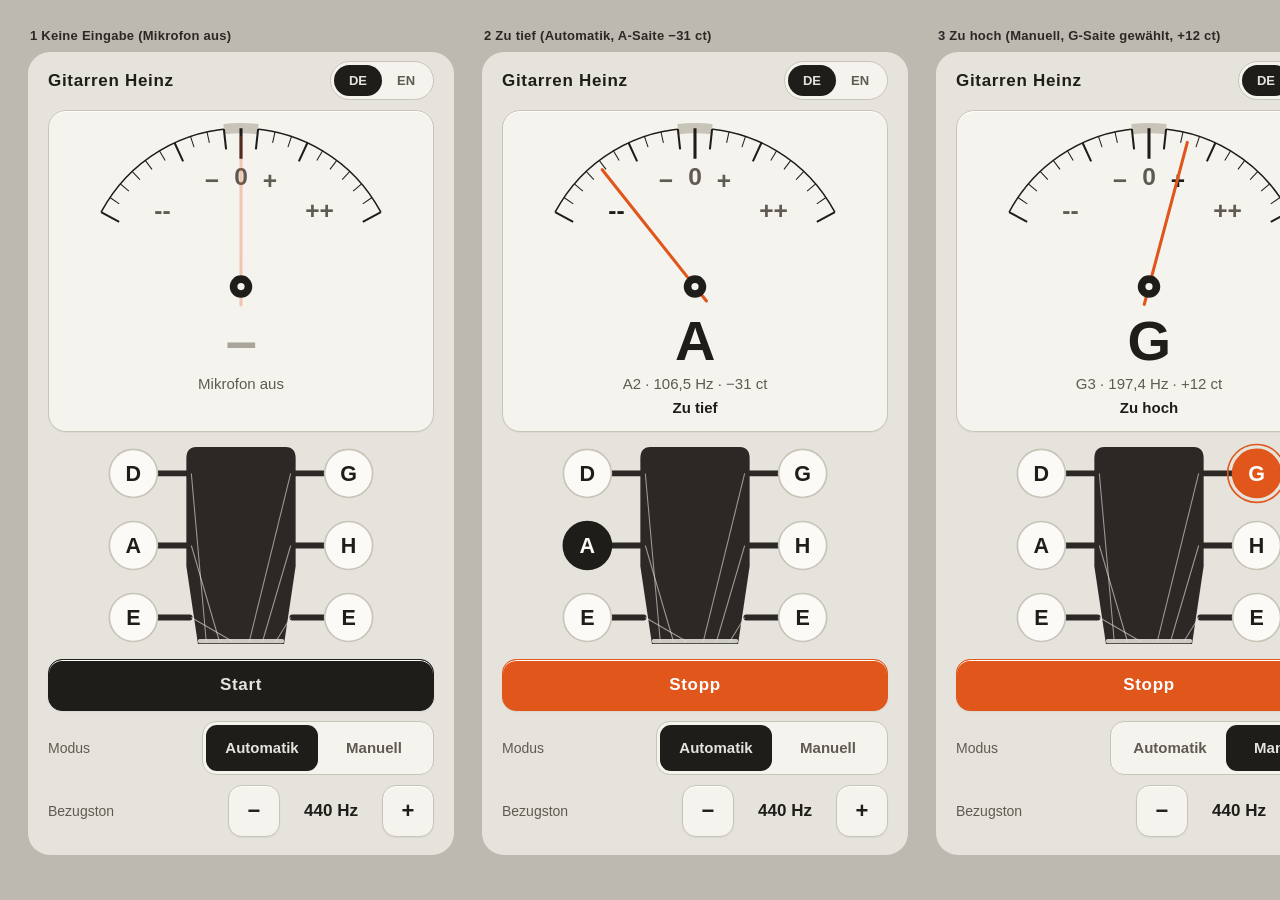
==== docs/design/vorschlag.html @ 32cbe1a4 "Design: Vorschlag Anzeige (Skizze, vier Zustände) Co-Authored-By: Claude Sonnet 5.5 <noreply@anthrop" ====
<!doctype html>
<html lang="de">
<head>
<meta charset="utf-8">
<meta name="viewport" content="width=device-width, initial-scale=1">
<title>Gitarren Heinz – Designvorschlag (Skizze)</title>
<style>
/* Skizze des Strangs GitarrenHeinz-Design. Eigenständig, offline, keine externen Ressourcen.
   Nicht Teil der App. Zeigt vier Zustände im Hochformat 426 x 803 px. */
:root {
  --bg: #e6e3dc;       /* warmes Hellgrau, Gerätegehäuse */
  --face: #f5f3ed;     /* Skalenfläche */
  --ink: #1f1d1a;      /* Schwarz der Beschriftung */
  --sub: #5f5a52;      /* Nebentext, Kontrast >= 4.5:1 auf --bg */
  --line: #c9c4b8;
  --acc: #e0561b;      /* Braun-Orange: Nadel, Auswahl */
  --ok: #2f7d45;       /* Grün: gestimmt */
  --peg: #fbfaf6;
  --head: #2b2825;     /* Kopfplatte */
  --font: "Helvetica Neue", Helvetica, Arial, Roboto, system-ui, sans-serif;
}
* { box-sizing: border-box; }
body { margin: 0; background: #bdb9b0; font-family: var(--font); color: var(--ink); }
.sheet { display: flex; gap: 28px; padding: 28px; width: max-content; }
.cap { font: 600 13px/1.2 var(--font); color: #2b2825; margin: 0 0 8px 2px; letter-spacing: .02em; }
.phone { width: 426px; height: 803px; background: var(--bg); border-radius: 22px; overflow: hidden;
  display: flex; flex-direction: column; padding: 0 20px 18px; position: relative; }
.bar { display: flex; align-items: center; justify-content: space-between; height: 58px; flex: none; }
.bar h1 { margin: 0; font-size: 17px; font-weight: 700; letter-spacing: .04em; text-transform: none; }
.lang { display: flex; border: 1px solid var(--line); border-radius: 99px; padding: 3px; background: var(--face); }
.lang span { padding: 8px 12px; min-width: 48px; text-align: center; border-radius: 99px; font-size: 13px; font-weight: 700; color: var(--sub); }
.lang span.on { background: var(--ink); color: var(--bg); }

.dial { flex: none; background: var(--face); border: 1px solid var(--line); border-radius: 18px; padding: 10px 8px 0; position: relative;
  box-shadow: inset 0 1px 0 #fff, 0 1px 0 rgba(0,0,0,.04); }
.dial svg { display: block; width: 100%; height: auto; }
.needle { transform-origin: 180px 196px; transition: transform .35s cubic-bezier(.3,1.25,.5,1); }
.needle.idle { opacity: .28; }
.zl { font: 700 24px var(--font); fill: var(--sub); text-anchor: middle; }
.zl.hit { fill: var(--ink); }
.zl.ok { fill: var(--ok); }
.readout { text-align: center; padding: 6px 0 10px; }
.big { font-size: 56px; line-height: 1; font-weight: 700; letter-spacing: -.01em; min-height: 56px; }
.big.dim { color: #aaa59a; }
.small { margin-top: 6px; font-size: 15px; color: var(--sub); font-variant-numeric: tabular-nums; min-height: 20px; }
.state { margin-top: 4px; font-size: 15px; font-weight: 700; min-height: 22px; }
.state.ok { color: var(--ok); }

.head { flex: 1; min-height: 150px; margin-top: 10px; }
.head svg { width: 100%; height: 100%; display: block; }
.peg circle.k { fill: var(--peg); stroke: var(--line); stroke-width: 2; }
.peg text { font: 700 26px var(--font); text-anchor: middle; dominant-baseline: central; fill: var(--ink); }
.peg.target circle.k { fill: var(--ink); stroke: var(--ink); }
.peg.target text { fill: var(--peg); }
.peg.sel circle.k { fill: var(--acc); stroke: var(--acc); }
.peg.sel text { fill: #fff; }
.peg.sel circle.ring { stroke: var(--acc); }
.peg circle.ring { fill: none; stroke: transparent; stroke-width: 2; }
.peg.off { opacity: .85; }

.ctl { flex: none; display: flex; flex-direction: column; gap: 10px; margin-top: 10px; }
.row { display: flex; align-items: center; justify-content: space-between; gap: 10px; }
.lbl { font-size: 14px; color: var(--sub); }
.btn { min-height: 52px; border-radius: 14px; border: 1px solid var(--line); background: var(--face); font: 600 16px var(--font); color: var(--ink); padding: 0 18px;
  box-shadow: 0 1px 0 #fff inset, 0 1px 2px rgba(0,0,0,.06); display: flex; align-items: center; justify-content: center; }
.btn.go { width: 100%; background: var(--ink); border-color: var(--ink); color: var(--bg); font-size: 17px; letter-spacing: .04em; }
.btn.go.on { background: var(--acc); border-color: var(--acc); color: #fff; }
.seg { display: flex; gap: 0; border: 1px solid var(--line); border-radius: 14px; background: var(--face); padding: 3px; }
.seg span { min-height: 46px; min-width: 112px; display: flex; align-items: center; justify-content: center; border-radius: 11px; font: 600 15px var(--font); color: var(--sub); }
.seg span.on { background: var(--ink); color: var(--bg); }
.step { display: flex; align-items: center; gap: 8px; }
.step .btn { min-width: 52px; padding: 0; font-size: 22px; }
.step output { min-width: 86px; text-align: center; font: 600 17px var(--font); font-variant-numeric: tabular-nums; }
.hint { font-size: 13px; color: var(--sub); text-align: center; margin: 0 20px; position: absolute; left: 0; right: 0; bottom: 6px; display: none; }
.demo { margin: 0 0 0 4px; font: 13px var(--font); color: #2b2825; width: 426px; }
.demo input { width: 100%; }
</style>
</head>
<body>
<div class="sheet" id="sheet"></div>
<script>
(function () {
  'use strict';
  // Vorläufige Schwellen in Cent (Vorschlag liegt beim Strang Audio): 0 bis ±5, - / + bis ±20, -- / ++ darüber.
  var Z0 = 5, Z1 = 20, MAXC = 50, MAXA = 62, R = 155;
  var LAB = { de: ['E', 'A', 'D', 'G', 'H', 'E'], en: ['E', 'A', 'D', 'G', 'B', 'E'] };
  // Kopfplatte: links von der Spitze nach unten D A E, rechts G H E (Daten: headstock in gitarre-klassisch.json)
  var LEFT = [['D', 'd3'], ['A', 'a2'], ['E', 'e2']];
  var RIGHT = [['G', 'g3'], ['H', 'b3'], ['E', 'e4']];

  function ang(c) { var v = Math.max(-MAXC, Math.min(MAXC, c)); return v / MAXC * MAXA; }
  function pt(r, a) { var t = a * Math.PI / 180; return [180 + r * Math.sin(t), 196 - r * Math.cos(t)]; }
  function zone(c) { var a = Math.abs(c); return a <= Z0 ? 0 : (a <= Z1 ? 1 : 2) * (c < 0 ? -1 : 1); }

  function dialSVG(s) {
    var o = '<svg viewBox="0 34 360 182" role="img" aria-label="Skala">';
    // Skalenbogen
    var a0 = pt(R, -MAXA), a1 = pt(R, MAXA);
    o += '<path d="M' + a0[0] + ' ' + a0[1] + ' A' + R + ' ' + R + ' 0 0 1 ' + a1[0] + ' ' + a1[1] + '" fill="none" stroke="#1f1d1a" stroke-width="1.5"/>';
    // Zone 0 als Band
    var z0 = pt(R, -ang(Z0)), z1 = pt(R, ang(Z0));
    var okc = s.zone === 0 && s.cents !== null;
    o += '<path d="M' + z0[0] + ' ' + z0[1] + ' A' + R + ' ' + R + ' 0 0 1 ' + z1[0] + ' ' + z1[1] + '" fill="none" stroke="' + (okc ? '#2f7d45' : '#c9c4b8') + '" stroke-width="10"/>';
    // Striche
    for (var c = -MAXC; c <= MAXC; c += 5) {
      var major = (c === 0 || Math.abs(c) === Z0 || Math.abs(c) === Z1 || Math.abs(c) === MAXC);
      var len = c === 0 ? 30 : (major ? 20 : 11);
      var p = pt(R, ang(c)), q = pt(R - len, ang(c));
      o += '<line x1="' + p[0] + '" y1="' + p[1] + '" x2="' + q[0] + '" y2="' + q[1] + '" stroke="#1f1d1a" stroke-width="' + (c === 0 ? 3 : (major ? 2 : 1)) + '"/>';
    }
    // Zonenbeschriftung  --  -  0  +  ++
    var zs = [['--', -37.5, -2], ['−', -12.5, -1], ['0', 0, 0], ['+', 12.5, 1], ['++', 37.5, 2]];
    zs.forEach(function (z) {
      var p = pt(106, ang(z[1])); var hit = s.cents !== null && s.zone === z[2];
      o += '<text class="zl' + (hit ? (z[2] === 0 ? ' ok' : ' hit') : '') + '" x="' + p[0] + '" y="' + (p[1] + 7) + '">' + z[0] + '</text>';
    });
    // Nadel
    var rot = s.cents === null ? 0 : ang(s.cents);
    o += '<g class="needle' + (s.cents === null ? ' idle' : '') + '" style="transform:rotate(' + rot + 'deg)">' +
      '<line x1="180" y1="196" x2="180" y2="50" stroke="#e0561b" stroke-width="3" stroke-linecap="round"/>' +
      '<line x1="180" y1="196" x2="180" y2="214" stroke="#e0561b" stroke-width="3" stroke-linecap="round"/></g>';
    o += '<circle cx="180" cy="196" r="11" fill="#1f1d1a"/><circle cx="180" cy="196" r="3.5" fill="#f5f3ed"/>';
    return o + '</svg>';
  }

  function pegG(label, id, x, y, s) {
    var cls = 'peg';
    if (s.mode === 'manual' && s.selected === id) cls += ' sel';
    else if (s.mode === 'auto' && s.target === id) cls += ' target';
    return '<g class="' + cls + '" data-id="' + id + '"><circle class="ring" cx="' + x + '" cy="' + y + '" r="35"/>' +
      '<circle class="k" cx="' + x + '" cy="' + y + '" r="29"/><text x="' + x + '" y="' + (y + 1) + '">' + label + '</text></g>';
  }
  function headSVG(s) {
    var o = '<svg viewBox="0 0 360 250" preserveAspectRatio="xMidYMid meet" role="group" aria-label="Kopfplatte">';
    var ys = [38, 125, 212], lx = 50, rx = 310;
    // Wellen der Mechaniken
    ys.forEach(function (y) {
      o += '<line x1="' + lx + '" y1="' + y + '" x2="118" y2="' + y + '" stroke="#2b2825" stroke-width="7" stroke-linecap="round"/>';
      o += '<line x1="' + rx + '" y1="' + y + '" x2="242" y2="' + y + '" stroke="#2b2825" stroke-width="7" stroke-linecap="round"/>';
    });
    // Kopfplatte (Silhouette) und Sattel
    o += '<path d="M126 6 H234 Q246 6 246 20 V150 L232 244 H128 L114 150 V20 Q114 6 126 6 Z" fill="#2b2825"/>';
    o += '<rect x="128" y="238" width="104" height="5" rx="2" fill="#f5f3ed" opacity=".8"/>';
    // Saiten zum Sattel
    var nutL = [138, 154, 170], nutR = [190, 206, 222];
    LEFT.forEach(function (p, i) { o += '<line x1="' + 120 + '" y1="' + ys[i] + '" x2="' + nutL[i] + '" y2="241" stroke="#e8e5de" stroke-width="1.3" opacity=".6"/>'; });
    RIGHT.forEach(function (p, i) { o += '<line x1="' + 240 + '" y1="' + ys[i] + '" x2="' + nutR[i] + '" y2="241" stroke="#e8e5de" stroke-width="1.3" opacity=".6"/>'; });
    LEFT.forEach(function (p, i) { o += pegG(p[0], p[1], lx, ys[i], s); });
    RIGHT.forEach(function (p, i) { o += pegG(p[0], p[1], rx, ys[i], s); });
    return o + '</svg>';
  }

  function phone(title, s) {
    var read = '', small = '', st = '', stc = '';
    if (!s.running) { read = '<div class="big dim">–</div>'; small = 'Mikrofon aus'; }
    else if (s.cents === null) { read = '<div class="big dim">–</div>'; small = 'Saite anschlagen'; }
    else {
      read = '<div class="big">' + s.note[0] + '</div>';
      small = s.note + ' · ' + s.hz.toFixed(1).replace('.', ',') + ' Hz · ' + (s.cents > 0 ? '+' : (s.cents < 0 ? '−' : '')) + Math.abs(Math.round(s.cents)) + ' ct';
      if (s.zone === 0) { st = 'Gestimmt'; stc = ' ok'; } else st = s.cents < 0 ? 'Zu tief' : 'Zu hoch';
    }
    var h = '<div><p class="cap">' + title + '</p><div class="phone">' +
      '<div class="bar"><h1>Gitarren Heinz</h1><div class="lang"><span class="on">DE</span><span>EN</span></div></div>' +
      '<div class="dial">' + dialSVG(s) + '<div class="readout">' + read + '<div class="small">' + small + '</div><div class="state' + stc + '">' + st + '</div></div></div>' +
      '<div class="head">' + headSVG(s) + '</div>' +
      '<div class="ctl">' +
      '<div class="btn go' + (s.running ? ' on' : '') + '">' + (s.running ? 'Stopp' : 'Start') + '</div>' +
      '<div class="row"><span class="lbl">Modus</span><div class="seg"><span class="' + (s.mode === 'auto' ? 'on' : '') + '">Automatik</span><span class="' + (s.mode === 'manual' ? 'on' : '') + '">Manuell</span></div></div>' +
      '<div class="row"><span class="lbl">Bezugston</span><div class="step"><div class="btn">−</div><output>440 Hz</output><div class="btn">+</div></div></div>' +
      '</div></div></div>';
    return h;
  }

  function mk(cents, note, hz, target, mode, selected, running) {
    return { cents: cents, note: note, hz: hz, target: target, mode: mode, selected: selected, running: running, zone: cents === null ? null : zone(cents) };
  }
  var states = [
    ['1  Keine Eingabe (Mikrofon aus)', mk(null, '', 0, null, 'auto', null, false)],
    ['2  Zu tief (Automatik, A-Saite −31 ct)', mk(-31, 'A2', 106.5, 'a2', 'auto', null, true)],
    ['3  Zu hoch (Manuell, G-Saite gewählt, +12 ct)', mk(12, 'G3', 197.4, 'g3', 'manual', 'g3', true)],
    ['4  Gestimmt (Automatik, tiefe E-Saite +2 ct)', mk(2, 'E2', 82.5, 'e2', 'auto', null, true)]
  ];
  var sheet = document.getElementById('sheet');
  sheet.innerHTML = states.map(function (x) { return phone(x[0], x[1]); }).join('');
})();
</script>
</body>
</html>
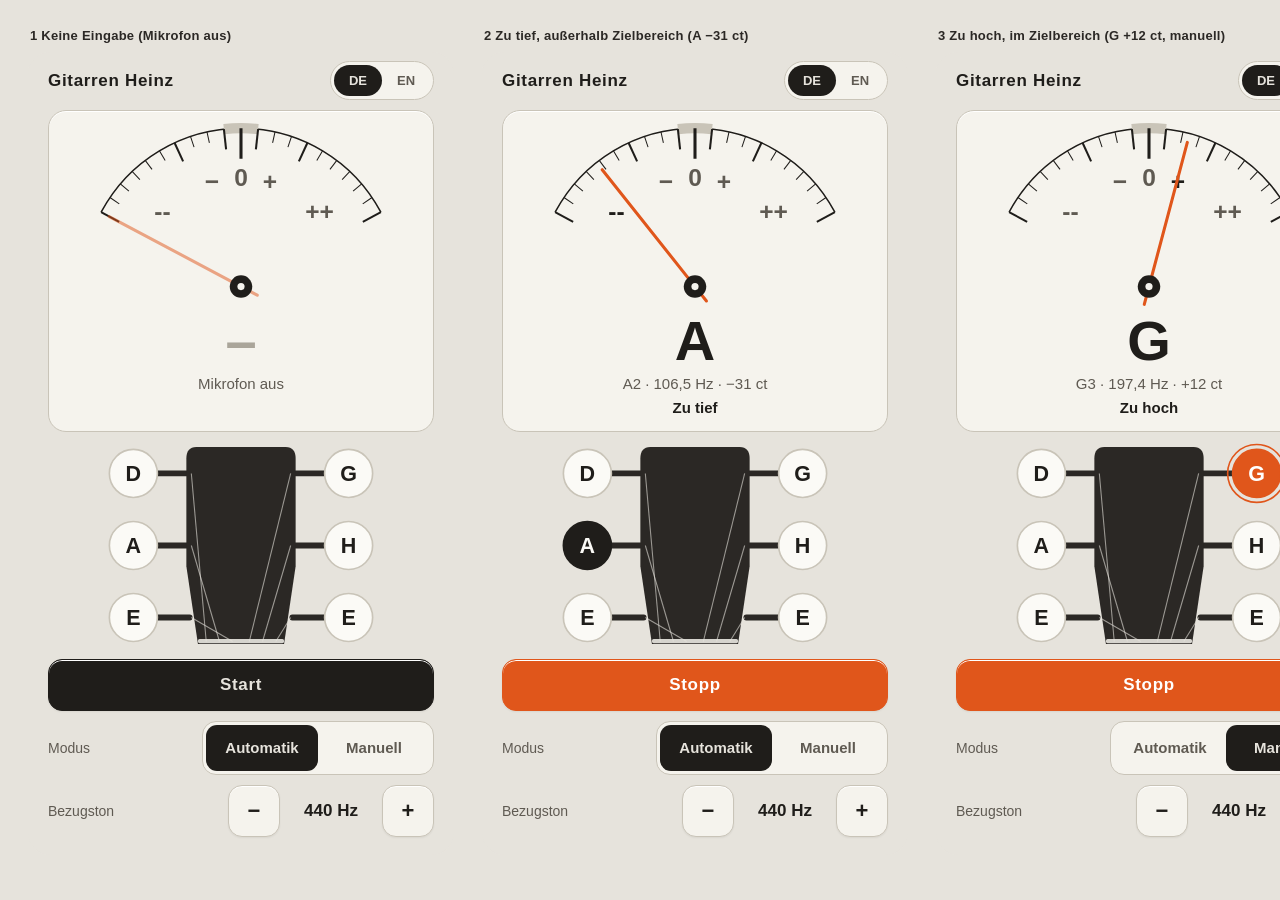
==== commit 7043073a: "Design: Hell angenommen (Nadel links), warme Fassung mit Nussbaum, VU-Skala, LED, Rackschrift Co-Aut" ====
--- a/docs/design/vorschlag.html
+++ b/docs/design/vorschlag.html
@@ -6,74 +6,118 @@
 <title>Gitarren Heinz – Designvorschlag (Skizze)</title>
 <style>
 /* Skizze des Strangs GitarrenHeinz-Design. Eigenständig, offline, keine externen Ressourcen.
-   Nicht Teil der App. Zeigt vier Zustände im Hochformat 426 x 803 px. */
-:root {
-  --bg: #e6e3dc;       /* warmes Hellgrau, Gerätegehäuse */
-  --face: #f5f3ed;     /* Skalenfläche */
-  --ink: #1f1d1a;      /* Schwarz der Beschriftung */
-  --sub: #5f5a52;      /* Nebentext, Kontrast >= 4.5:1 auf --bg */
-  --line: #c9c4b8;
-  --acc: #e0561b;      /* Braun-Orange: Nadel, Auswahl */
-  --ok: #2f7d45;       /* Grün: gestimmt */
-  --peg: #fbfaf6;
-  --head: #2b2825;     /* Kopfplatte */
-  --font: "Helvetica Neue", Helvetica, Arial, Roboto, system-ui, sans-serif;
-}
+   Nicht Teil der App. Zwei Fassungen: vorschlag.html (hell) und vorschlag.html#warm (Nussbaum, VU-Skala, LED).
+   Vier Zustände im Hochformat 426 x 803 px. */
+@font-face { font-family: "Archivo Narrow"; font-weight: 600; src: url(fonts/archivo-narrow-latin-600-normal.woff2) format("woff2"); }
+@font-face { font-family: "Archivo Narrow"; font-weight: 700; src: url(fonts/archivo-narrow-latin-700-normal.woff2) format("woff2"); }
 * { box-sizing: border-box; }
-body { margin: 0; background: #bdb9b0; font-family: var(--font); color: var(--ink); }
+body { margin: 0; background: #bdb9b0; font-family: "Helvetica Neue", Helvetica, Arial, Roboto, system-ui, sans-serif; color: #1f1d1a; }
+body.warm { background: #2a1d14; }
 .sheet { display: flex; gap: 28px; padding: 28px; width: max-content; }
-.cap { font: 600 13px/1.2 var(--font); color: #2b2825; margin: 0 0 8px 2px; letter-spacing: .02em; }
-.phone { width: 426px; height: 803px; background: var(--bg); border-radius: 22px; overflow: hidden;
-  display: flex; flex-direction: column; padding: 0 20px 18px; position: relative; }
-.bar { display: flex; align-items: center; justify-content: space-between; height: 58px; flex: none; }
-.bar h1 { margin: 0; font-size: 17px; font-weight: 700; letter-spacing: .04em; text-transform: none; }
-.lang { display: flex; border: 1px solid var(--line); border-radius: 99px; padding: 3px; background: var(--face); }
-.lang span { padding: 8px 12px; min-width: 48px; text-align: center; border-radius: 99px; font-size: 13px; font-weight: 700; color: var(--sub); }
-.lang span.on { background: var(--ink); color: var(--bg); }
-
-.dial { flex: none; background: var(--face); border: 1px solid var(--line); border-radius: 18px; padding: 10px 8px 0; position: relative;
-  box-shadow: inset 0 1px 0 #fff, 0 1px 0 rgba(0,0,0,.04); }
+.cap { font: 600 13px/1.2 Arial, sans-serif; color: #2b2825; margin: 0 0 8px 2px; letter-spacing: .02em; }
+body.warm .cap { color: #e9d9b6; }
+
+/* ---------- gemeinsam ---------- */
+.phone { width: 426px; height: 803px; border-radius: 22px; overflow: hidden; display: flex; flex-direction: column; padding: 0 20px 18px; position: relative; }
+.bar { display: flex; align-items: center; justify-content: space-between; height: 58px; flex: none; position: relative; }
+.bar h1 { margin: 0; font-size: 17px; font-weight: 700; letter-spacing: .04em; }
+.lang { display: flex; padding: 3px; border-radius: 99px; }
+.lang span { padding: 8px 12px; min-width: 48px; text-align: center; border-radius: 99px; font-size: 13px; font-weight: 700; }
+.dial { flex: none; position: relative; }
 .dial svg { display: block; width: 100%; height: auto; }
 .needle { transform-origin: 180px 196px; transition: transform .35s cubic-bezier(.3,1.25,.5,1); }
-.needle.idle { opacity: .28; }
-.zl { font: 700 24px var(--font); fill: var(--sub); text-anchor: middle; }
-.zl.hit { fill: var(--ink); }
-.zl.ok { fill: var(--ok); }
-.readout { text-align: center; padding: 6px 0 10px; }
-.big { font-size: 56px; line-height: 1; font-weight: 700; letter-spacing: -.01em; min-height: 56px; }
-.big.dim { color: #aaa59a; }
-.small { margin-top: 6px; font-size: 15px; color: var(--sub); font-variant-numeric: tabular-nums; min-height: 20px; }
+.zl { font-size: 24px; font-weight: 700; text-anchor: middle; }
+.readout { text-align: center; }
+.big { font-size: 56px; line-height: 1; font-weight: 700; min-height: 56px; }
+.small { margin-top: 6px; font-size: 15px; font-variant-numeric: tabular-nums; min-height: 20px; }
 .state { margin-top: 4px; font-size: 15px; font-weight: 700; min-height: 22px; }
-.state.ok { color: var(--ok); }
-
 .head { flex: 1; min-height: 150px; margin-top: 10px; }
 .head svg { width: 100%; height: 100%; display: block; }
-.peg circle.k { fill: var(--peg); stroke: var(--line); stroke-width: 2; }
-.peg text { font: 700 26px var(--font); text-anchor: middle; dominant-baseline: central; fill: var(--ink); }
-.peg.target circle.k { fill: var(--ink); stroke: var(--ink); }
-.peg.target text { fill: var(--peg); }
-.peg.sel circle.k { fill: var(--acc); stroke: var(--acc); }
-.peg.sel text { fill: #fff; }
-.peg.sel circle.ring { stroke: var(--acc); }
+.peg text { font-size: 26px; font-weight: 700; text-anchor: middle; dominant-baseline: central; }
 .peg circle.ring { fill: none; stroke: transparent; stroke-width: 2; }
-.peg.off { opacity: .85; }
-
 .ctl { flex: none; display: flex; flex-direction: column; gap: 10px; margin-top: 10px; }
 .row { display: flex; align-items: center; justify-content: space-between; gap: 10px; }
-.lbl { font-size: 14px; color: var(--sub); }
-.btn { min-height: 52px; border-radius: 14px; border: 1px solid var(--line); background: var(--face); font: 600 16px var(--font); color: var(--ink); padding: 0 18px;
-  box-shadow: 0 1px 0 #fff inset, 0 1px 2px rgba(0,0,0,.06); display: flex; align-items: center; justify-content: center; }
-.btn.go { width: 100%; background: var(--ink); border-color: var(--ink); color: var(--bg); font-size: 17px; letter-spacing: .04em; }
-.btn.go.on { background: var(--acc); border-color: var(--acc); color: #fff; }
-.seg { display: flex; gap: 0; border: 1px solid var(--line); border-radius: 14px; background: var(--face); padding: 3px; }
-.seg span { min-height: 46px; min-width: 112px; display: flex; align-items: center; justify-content: center; border-radius: 11px; font: 600 15px var(--font); color: var(--sub); }
-.seg span.on { background: var(--ink); color: var(--bg); }
+.btn { min-height: 52px; border-radius: 14px; font-size: 16px; font-weight: 600; padding: 0 18px; display: flex; align-items: center; justify-content: center; }
+.seg { display: flex; padding: 3px; border-radius: 14px; }
+.seg span { min-height: 46px; min-width: 112px; display: flex; align-items: center; justify-content: center; border-radius: 11px; font-size: 15px; font-weight: 600; }
 .step { display: flex; align-items: center; gap: 8px; }
 .step .btn { min-width: 52px; padding: 0; font-size: 22px; }
-.step output { min-width: 86px; text-align: center; font: 600 17px var(--font); font-variant-numeric: tabular-nums; }
-.hint { font-size: 13px; color: var(--sub); text-align: center; margin: 0 20px; position: absolute; left: 0; right: 0; bottom: 6px; display: none; }
-.demo { margin: 0 0 0 4px; font: 13px var(--font); color: #2b2825; width: 426px; }
-.demo input { width: 100%; }
+.step output { min-width: 86px; text-align: center; font-size: 17px; font-weight: 600; font-variant-numeric: tabular-nums; }
+.led { display: none; }
+
+/* ---------- Fassung hell (angenommener Stil) ---------- */
+.hell { background: #e6e3dc; }
+.hell .bar h1 { color: #1f1d1a; }
+.hell .lang { border: 1px solid #c9c4b8; background: #f5f3ed; }
+.hell .lang span { color: #5f5a52; } .hell .lang span.on { background: #1f1d1a; color: #e6e3dc; }
+.hell .dial { background: #f5f3ed; border: 1px solid #c9c4b8; border-radius: 18px; padding: 10px 8px 0; box-shadow: inset 0 1px 0 #fff; }
+.hell .tick { stroke: #1f1d1a; } .hell .arc { stroke: #1f1d1a; fill: none; }
+.hell .zl { fill: #5f5a52; } .hell .zl.hit { fill: #1f1d1a; } .hell .zl.ok { fill: #2f7d45; }
+.hell .needle { stroke: #e0561b; } .hell .needle.idle { opacity: .5; }
+.hell .hub { fill: #1f1d1a; } .hell .hubdot { fill: #f5f3ed; }
+.hell .readout { padding: 6px 0 10px; }
+.hell .big.dim { color: #aaa59a; } .hell .small { color: #5f5a52; } .hell .state.ok { color: #2f7d45; }
+.hell .peg circle.k { fill: #fbfaf6; stroke: #c9c4b8; stroke-width: 2; } .hell .peg text { fill: #1f1d1a; }
+.hell .peg.target circle.k { fill: #1f1d1a; stroke: #1f1d1a; } .hell .peg.target text { fill: #fbfaf6; }
+.hell .peg.sel circle.k { fill: #e0561b; stroke: #e0561b; } .hell .peg.sel text { fill: #fff; } .hell .peg.sel circle.ring { stroke: #e0561b; }
+.hell .btn { border: 1px solid #c9c4b8; background: #f5f3ed; color: #1f1d1a; box-shadow: 0 1px 0 #fff inset, 0 1px 2px rgba(0,0,0,.06); }
+.hell .btn.go { width: 100%; background: #1f1d1a; border-color: #1f1d1a; color: #e6e3dc; font-size: 17px; letter-spacing: .04em; }
+.hell .btn.go.on { background: #e0561b; border-color: #e0561b; color: #fff; }
+.hell .lbl { font-size: 14px; color: #5f5a52; }
+.hell .seg { border: 1px solid #c9c4b8; background: #f5f3ed; }
+.hell .seg span { color: #5f5a52; } .hell .seg span.on { background: #1f1d1a; color: #e6e3dc; }
+
+/* ---------- Fassung warm: Nussbaum, VU-Skala, LED, Rackschrift ---------- */
+.warm { font-family: "Archivo Narrow", "Arial Narrow", "Roboto Condensed", sans-serif-condensed, Arial, sans-serif; color: #efe2c4;
+  background-color: #4a2e1d;
+  background-image:
+    linear-gradient(180deg, rgba(255,210,150,.10), rgba(0,0,0,.28)),
+    repeating-linear-gradient(90deg, rgba(0,0,0,0) 0 9px, rgba(20,8,0,.12) 9px 10px, rgba(255,190,120,.05) 10px 19px, rgba(20,8,0,.07) 19px 22px),
+    linear-gradient(90deg, #5b3825, #4a2d1c 35%, #583624 62%, #43281a); }
+.warm::before { content: ""; position: absolute; inset: 0; pointer-events: none; opacity: .55; mix-blend-mode: multiply;
+  background-image: url("data:image/svg+xml;utf8,<svg xmlns='http://www.w3.org/2000/svg' width='426' height='803'><filter id='n' x='0' y='0' width='100%25' height='100%25'><feTurbulence type='fractalNoise' baseFrequency='0.07 0.004' numOctaves='4' seed='7'/><feColorMatrix values='0 0 0 0 0.22  0 0 0 0 0.10  0 0 0 0 0.04  0 0 0 1.5 -0.45'/></filter><rect width='100%25' height='100%25' filter='url(%23n)'/></svg>"); }
+.warm > * { position: relative; }
+.warm .bar h1, .warm .lbl, .warm .btn, .warm .seg span, .warm .state, .warm .small, .warm output, .warm .lang span { text-transform: uppercase; letter-spacing: .09em; }
+.warm .bar h1 { color: #f1e3c4; font-size: 18px; text-shadow: 0 -1px 0 rgba(0,0,0,.55), 0 1px 0 rgba(255,220,170,.14); }
+.warm .lang { background: #17110d; border: 1px solid #0b0705; box-shadow: inset 0 1px 3px #000, 0 1px 0 rgba(255,220,170,.12); }
+.warm .lang span { color: #a8977b; } .warm .lang span.on { background: #2e251d; color: #ffc65a; text-shadow: 0 0 8px rgba(255,170,40,.7); }
+.warm .dial { background: linear-gradient(180deg, #2b2621, #0f0c0a); border-radius: 16px; padding: 9px; margin-bottom: 14px;
+  box-shadow: 0 2px 0 rgba(255,220,170,.10), 0 8px 18px rgba(0,0,0,.45), inset 0 1px 0 rgba(255,255,255,.08); }
+.warm .dial .glass { border-radius: 9px; overflow: hidden; position: relative; padding: 6px 4px 0;
+  background: radial-gradient(ellipse 85% 120% at 50% 98%, #fff3b0 0%, #f9de78 38%, #e5b843 72%, #c48f26 100%);
+  box-shadow: inset 0 3px 8px rgba(70,35,0,.55), inset 0 -2px 5px rgba(255,240,160,.5); }
+.warm .dial .glass::after { content: ""; position: absolute; inset: 0 0 55% 0; background: linear-gradient(180deg, rgba(255,255,255,.22), rgba(255,255,255,0)); pointer-events: none; }
+.warm .tick { stroke: #2a1a0c; } .warm .arc { stroke: #2a1a0c; fill: none; }
+.warm .zl { fill: #3a240f; } .warm .zl.hit { fill: #000; } .warm .zl.ok { fill: #1b5a2d; }
+.warm .needle { stroke: #17110c; filter: drop-shadow(2px 2px 1.5px rgba(70,35,0,.45)); } .warm .needle.idle { opacity: 1; }
+.warm .hub { fill: #17110c; } .warm .hubdot { fill: #d9a840; }
+.warm .scaletxt { font-size: 13px; font-weight: 600; fill: #5a3a14; letter-spacing: .14em; }
+.warm .led { display: block; position: absolute; left: 50%; bottom: -17px; width: 34px; height: 34px; margin-left: -17px; border-radius: 50%;
+  background: linear-gradient(145deg, #d8d3c8, #6f6a60 55%, #cfc9bd); box-shadow: 0 2px 4px rgba(0,0,0,.6), inset 0 1px 1px rgba(255,255,255,.7); padding: 5px; }
+.warm .led i { display: block; width: 100%; height: 100%; border-radius: 50%; background: radial-gradient(circle at 35% 30%, #5a2a24, #2a0e0b 70%); box-shadow: inset 0 1px 3px #000; }
+.warm .led.red i { background: radial-gradient(circle at 35% 30%, #ffc9c0, #ff3b2a 38%, #a50f06 100%); box-shadow: 0 0 14px 4px rgba(255,50,30,.75), 0 0 34px 8px rgba(255,40,20,.35); }
+.warm .led.yellow i { background: radial-gradient(circle at 35% 30%, #fff8c2, #ffd21f 40%, #c98a00 100%); box-shadow: 0 0 14px 4px rgba(255,205,30,.75), 0 0 34px 8px rgba(255,190,20,.35); }
+.warm .led.green i { background: radial-gradient(circle at 35% 30%, #d9ffd0, #3ddc5f 40%, #0d8a2c 100%); box-shadow: 0 0 14px 4px rgba(60,230,100,.7), 0 0 34px 8px rgba(40,220,90,.3); }
+.warm .readout { padding: 8px 0 0; }
+.warm .big { color: #ffd070; text-shadow: 0 0 14px rgba(255,170,40,.55), 0 2px 0 rgba(0,0,0,.45); }
+.warm .big.dim { color: #7d6a50; text-shadow: none; }
+.warm .small { color: #e2d2b0; } .warm .state { color: #efe2c4; font-size: 16px; }
+.warm .state.bad { color: #ff9a8a; } .warm .state.mid { color: #ffd45a; } .warm .state.ok { color: #8be8a4; }
+.warm .head { background: linear-gradient(180deg, #1c1713, #120f0c); border-radius: 14px; padding: 6px 4px; box-shadow: inset 0 2px 6px #000, 0 1px 0 rgba(255,220,170,.12); }
+.warm .peg text { fill: #231a12; font-size: 27px; }
+.warm .peg.target text { fill: #ffc65a; }
+.warm .peg.target circle.k { fill: #221a14; stroke: #ffb02e; stroke-width: 2; }
+.warm .peg.sel text { fill: #2a1600; } .warm .peg.sel circle.ring { stroke: #ffc65a; stroke-width: 3; }
+.warm .btn { background: linear-gradient(180deg, #2c2620, #14100d); color: #efe2c4; border: 1px solid #070504; box-shadow: inset 0 1px 0 rgba(255,255,255,.12), 0 2px 0 rgba(0,0,0,.5), 0 3px 6px rgba(0,0,0,.35); }
+.warm .btn.go { width: 100%; font-size: 18px; letter-spacing: .16em; }
+.warm .btn.go.on { background: linear-gradient(180deg, #ffd072, #e29a1f); color: #2a1600; box-shadow: inset 0 1px 0 rgba(255,255,255,.5), 0 0 16px rgba(255,170,40,.5), 0 2px 0 rgba(0,0,0,.5); }
+.warm .lbl { font-size: 14px; color: #d9c7a0; text-shadow: 0 -1px 0 rgba(0,0,0,.5); }
+.warm .seg { background: #120e0b; box-shadow: inset 0 2px 5px #000, 0 1px 0 rgba(255,220,170,.12); }
+.warm .seg span { color: #a8977b; gap: 8px; }
+.warm .seg span::before { content: ""; width: 7px; height: 7px; border-radius: 50%; background: #3a2c1e; }
+.warm .seg span.on { color: #ffc65a; background: linear-gradient(180deg, #2f261d, #1b1510); text-shadow: 0 0 8px rgba(255,170,40,.6); }
+.warm .seg span.on::before { background: #ffb02e; box-shadow: 0 0 8px 2px rgba(255,170,40,.8); }
+.warm .step output { background: #0f0b08; color: #ffc65a; border-radius: 8px; padding: 12px 8px; box-shadow: inset 0 2px 5px #000, 0 1px 0 rgba(255,220,170,.12); text-shadow: 0 0 9px rgba(255,170,40,.7); min-width: 100px; }
 </style>
 </head>
 <body>
@@ -81,107 +125,116 @@
 <script>
 (function () {
   'use strict';
-  // Vorläufige Schwellen in Cent (Vorschlag liegt beim Strang Audio): 0 bis ±5, - / + bis ±20, -- / ++ darüber.
+  var WARM = location.hash === '#warm';
+  document.body.className = WARM ? 'warm' : 'hell';
+  var TH = WARM ? 'warm' : 'hell';
+  // Vorläufige Schwellen in Cent (Vorschlag beim Strang Audio): gestimmt bis ±5, Zielbereich bis ±20, darüber außerhalb.
   var Z0 = 5, Z1 = 20, MAXC = 50, MAXA = 62, R = 155;
-  var LAB = { de: ['E', 'A', 'D', 'G', 'H', 'E'], en: ['E', 'A', 'D', 'G', 'B', 'E'] };
-  // Kopfplatte: links von der Spitze nach unten D A E, rechts G H E (Daten: headstock in gitarre-klassisch.json)
   var LEFT = [['D', 'd3'], ['A', 'a2'], ['E', 'e2']];
   var RIGHT = [['G', 'g3'], ['H', 'b3'], ['E', 'e4']];
 
   function ang(c) { var v = Math.max(-MAXC, Math.min(MAXC, c)); return v / MAXC * MAXA; }
   function pt(r, a) { var t = a * Math.PI / 180; return [180 + r * Math.sin(t), 196 - r * Math.cos(t)]; }
+  function arcPath(c0, c1) { var a = pt(R, ang(c0)), b = pt(R, ang(c1)); return 'M' + a[0] + ' ' + a[1] + ' A' + R + ' ' + R + ' 0 0 1 ' + b[0] + ' ' + b[1]; }
   function zone(c) { var a = Math.abs(c); return a <= Z0 ? 0 : (a <= Z1 ? 1 : 2) * (c < 0 ? -1 : 1); }
+  function ledState(s) { if (!s.running || s.cents === null) return 'off'; var a = Math.abs(s.cents); return a <= Z0 ? 'green' : (a <= Z1 ? 'yellow' : 'red'); }
 
   function dialSVG(s) {
     var o = '<svg viewBox="0 34 360 182" role="img" aria-label="Skala">';
-    // Skalenbogen
-    var a0 = pt(R, -MAXA), a1 = pt(R, MAXA);
-    o += '<path d="M' + a0[0] + ' ' + a0[1] + ' A' + R + ' ' + R + ' 0 0 1 ' + a1[0] + ' ' + a1[1] + '" fill="none" stroke="#1f1d1a" stroke-width="1.5"/>';
-    // Zone 0 als Band
-    var z0 = pt(R, -ang(Z0)), z1 = pt(R, ang(Z0));
+    o += '<path class="arc" d="' + arcPath(-MAXC, MAXC) + '" stroke-width="1.5"/>';
     var okc = s.zone === 0 && s.cents !== null;
-    o += '<path d="M' + z0[0] + ' ' + z0[1] + ' A' + R + ' ' + R + ' 0 0 1 ' + z1[0] + ' ' + z1[1] + '" fill="none" stroke="' + (okc ? '#2f7d45' : '#c9c4b8') + '" stroke-width="10"/>';
-    // Striche
+    if (WARM) {
+      o += '<path d="' + arcPath(-MAXC, -Z1) + '" fill="none" stroke="#b5352a" stroke-width="8"/><path d="' + arcPath(Z1, MAXC) + '" fill="none" stroke="#b5352a" stroke-width="8"/>';
+      o += '<path d="' + arcPath(-Z1, -Z0) + '" fill="none" stroke="#c97a1a" stroke-width="8"/><path d="' + arcPath(Z0, Z1) + '" fill="none" stroke="#c97a1a" stroke-width="8"/>';
+      o += '<path d="' + arcPath(-Z0, Z0) + '" fill="none" stroke="#1f7a38" stroke-width="8"/>';
+    } else {
+      o += '<path d="' + arcPath(-Z0, Z0) + '" fill="none" stroke="' + (okc ? '#2f7d45' : '#c9c4b8') + '" stroke-width="10"/>';
+    }
     for (var c = -MAXC; c <= MAXC; c += 5) {
       var major = (c === 0 || Math.abs(c) === Z0 || Math.abs(c) === Z1 || Math.abs(c) === MAXC);
       var len = c === 0 ? 30 : (major ? 20 : 11);
       var p = pt(R, ang(c)), q = pt(R - len, ang(c));
-      o += '<line x1="' + p[0] + '" y1="' + p[1] + '" x2="' + q[0] + '" y2="' + q[1] + '" stroke="#1f1d1a" stroke-width="' + (c === 0 ? 3 : (major ? 2 : 1)) + '"/>';
+      o += '<line class="tick" x1="' + p[0] + '" y1="' + p[1] + '" x2="' + q[0] + '" y2="' + q[1] + '" stroke-width="' + (c === 0 ? 3 : (major ? 2 : 1)) + '"/>';
     }
-    // Zonenbeschriftung  --  -  0  +  ++
-    var zs = [['--', -37.5, -2], ['−', -12.5, -1], ['0', 0, 0], ['+', 12.5, 1], ['++', 37.5, 2]];
-    zs.forEach(function (z) {
+    [['--', -37.5, -2], ['−', -12.5, -1], ['0', 0, 0], ['+', 12.5, 1], ['++', 37.5, 2]].forEach(function (z) {
       var p = pt(106, ang(z[1])); var hit = s.cents !== null && s.zone === z[2];
-      o += '<text class="zl' + (hit ? (z[2] === 0 ? ' ok' : ' hit') : '') + '" x="' + p[0] + '" y="' + (p[1] + 7) + '">' + z[0] + '</text>';
+      o += '<text class="zl' + (hit ? (z[2] === 0 ? ' ok' : ' hit') : '') + '" x="' + p[0] + '" y="' + (p[1] + 8) + '">' + z[0] + '</text>';
     });
-    // Nadel
-    var rot = s.cents === null ? 0 : ang(s.cents);
-    o += '<g class="needle' + (s.cents === null ? ' idle' : '') + '" style="transform:rotate(' + rot + 'deg)">' +
-      '<line x1="180" y1="196" x2="180" y2="50" stroke="#e0561b" stroke-width="3" stroke-linecap="round"/>' +
-      '<line x1="180" y1="196" x2="180" y2="214" stroke="#e0561b" stroke-width="3" stroke-linecap="round"/></g>';
-    o += '<circle cx="180" cy="196" r="11" fill="#1f1d1a"/><circle cx="180" cy="196" r="3.5" fill="#f5f3ed"/>';
+    if (WARM) o += '<text class="scaletxt" x="20" y="208">CENT</text><text class="scaletxt" x="340" y="208" text-anchor="end">440 HZ</text>';
+    var rot = s.cents === null ? -MAXA : ang(s.cents);
+    o += '<g class="needle' + (s.cents === null ? ' idle' : '') + '" style="transform:rotate(' + rot + 'deg)" stroke-width="3" stroke-linecap="round">' +
+      '<line x1="180" y1="196" x2="180" y2="50"/><line x1="180" y1="196" x2="180" y2="214"/></g>';
+    o += '<circle class="hub" cx="180" cy="196" r="11"/><circle class="hubdot" cx="180" cy="196" r="3.5"/>';
     return o + '</svg>';
   }
 
+  function defs() {
+    return '<defs><radialGradient id="metal" cx="35%" cy="30%" r="80%"><stop offset="0" stop-color="#ffffff"/><stop offset=".55" stop-color="#d4cfc4"/><stop offset="1" stop-color="#8d877b"/></radialGradient>' +
+      '<radialGradient id="lit" cx="35%" cy="30%" r="80%"><stop offset="0" stop-color="#fff1b8"/><stop offset=".5" stop-color="#ffc247"/><stop offset="1" stop-color="#d98a10"/></radialGradient>' +
+      '<linearGradient id="maple" x1="0" x2="1"><stop offset="0" stop-color="#8e5d3b"/><stop offset=".5" stop-color="#a97248"/><stop offset="1" stop-color="#7d5030"/></linearGradient>' +
+      '<filter id="glow" x="-50%" y="-50%" width="200%" height="200%"><feGaussianBlur stdDeviation="4" result="b"/><feMerge><feMergeNode in="b"/><feMergeNode in="SourceGraphic"/></feMerge></filter></defs>';
+  }
   function pegG(label, id, x, y, s) {
-    var cls = 'peg';
-    if (s.mode === 'manual' && s.selected === id) cls += ' sel';
+    var cls = 'peg', fill = null, sel = false;
+    if (s.mode === 'manual' && s.selected === id) { cls += ' sel'; sel = true; if (WARM) fill = 'url(#lit)'; }
     else if (s.mode === 'auto' && s.target === id) cls += ' target';
+    else if (WARM) fill = 'url(#metal)';
+    var f = fill ? ' fill="' + fill + '" stroke="' + (sel ? '#ffc65a' : '#6f6a60') + '"' : '';
+    var glow = (WARM && sel) ? ' filter="url(#glow)"' : '';
     return '<g class="' + cls + '" data-id="' + id + '"><circle class="ring" cx="' + x + '" cy="' + y + '" r="35"/>' +
-      '<circle class="k" cx="' + x + '" cy="' + y + '" r="29"/><text x="' + x + '" y="' + (y + 1) + '">' + label + '</text></g>';
+      '<circle class="k" cx="' + x + '" cy="' + y + '" r="29"' + f + glow + '/><text x="' + x + '" y="' + (y + 1) + '">' + label + '</text></g>';
   }
   function headSVG(s) {
-    var o = '<svg viewBox="0 0 360 250" preserveAspectRatio="xMidYMid meet" role="group" aria-label="Kopfplatte">';
+    var o = '<svg viewBox="0 0 360 250" preserveAspectRatio="xMidYMid meet" role="group" aria-label="Kopfplatte">' + defs();
     var ys = [38, 125, 212], lx = 50, rx = 310;
-    // Wellen der Mechaniken
+    var shaft = WARM ? '#9a948a' : '#2b2825', body = WARM ? 'url(#maple)' : '#2b2825', nut = WARM ? '#efe2c4' : '#f5f3ed';
     ys.forEach(function (y) {
-      o += '<line x1="' + lx + '" y1="' + y + '" x2="118" y2="' + y + '" stroke="#2b2825" stroke-width="7" stroke-linecap="round"/>';
-      o += '<line x1="' + rx + '" y1="' + y + '" x2="242" y2="' + y + '" stroke="#2b2825" stroke-width="7" stroke-linecap="round"/>';
+      o += '<line x1="' + lx + '" y1="' + y + '" x2="118" y2="' + y + '" stroke="' + shaft + '" stroke-width="7" stroke-linecap="round"/>';
+      o += '<line x1="' + rx + '" y1="' + y + '" x2="242" y2="' + y + '" stroke="' + shaft + '" stroke-width="7" stroke-linecap="round"/>';
     });
-    // Kopfplatte (Silhouette) und Sattel
-    o += '<path d="M126 6 H234 Q246 6 246 20 V150 L232 244 H128 L114 150 V20 Q114 6 126 6 Z" fill="#2b2825"/>';
-    o += '<rect x="128" y="238" width="104" height="5" rx="2" fill="#f5f3ed" opacity=".8"/>';
-    // Saiten zum Sattel
-    var nutL = [138, 154, 170], nutR = [190, 206, 222];
-    LEFT.forEach(function (p, i) { o += '<line x1="' + 120 + '" y1="' + ys[i] + '" x2="' + nutL[i] + '" y2="241" stroke="#e8e5de" stroke-width="1.3" opacity=".6"/>'; });
-    RIGHT.forEach(function (p, i) { o += '<line x1="' + 240 + '" y1="' + ys[i] + '" x2="' + nutR[i] + '" y2="241" stroke="#e8e5de" stroke-width="1.3" opacity=".6"/>'; });
+    o += '<path d="M126 6 H234 Q246 6 246 20 V150 L232 244 H128 L114 150 V20 Q114 6 126 6 Z" fill="' + body + '"/>';
+    o += '<rect x="128" y="238" width="104" height="5" rx="2" fill="' + nut + '" opacity=".85"/>';
+    var nutL = [138, 154, 170], nutR = [190, 206, 222], sc = WARM ? '#f3ead0' : '#e8e5de';
+    LEFT.forEach(function (p, i) { o += '<line x1="120" y1="' + ys[i] + '" x2="' + nutL[i] + '" y2="241" stroke="' + sc + '" stroke-width="1.3" opacity=".6"/>'; });
+    RIGHT.forEach(function (p, i) { o += '<line x1="240" y1="' + ys[i] + '" x2="' + nutR[i] + '" y2="241" stroke="' + sc + '" stroke-width="1.3" opacity=".6"/>'; });
     LEFT.forEach(function (p, i) { o += pegG(p[0], p[1], lx, ys[i], s); });
     RIGHT.forEach(function (p, i) { o += pegG(p[0], p[1], rx, ys[i], s); });
     return o + '</svg>';
   }
 
   function phone(title, s) {
-    var read = '', small = '', st = '', stc = '';
+    var read, small = '', st = '', stc = '';
     if (!s.running) { read = '<div class="big dim">–</div>'; small = 'Mikrofon aus'; }
     else if (s.cents === null) { read = '<div class="big dim">–</div>'; small = 'Saite anschlagen'; }
     else {
       read = '<div class="big">' + s.note[0] + '</div>';
       small = s.note + ' · ' + s.hz.toFixed(1).replace('.', ',') + ' Hz · ' + (s.cents > 0 ? '+' : (s.cents < 0 ? '−' : '')) + Math.abs(Math.round(s.cents)) + ' ct';
-      if (s.zone === 0) { st = 'Gestimmt'; stc = ' ok'; } else st = s.cents < 0 ? 'Zu tief' : 'Zu hoch';
+      var a = Math.abs(s.cents);
+      if (a <= Z0) { st = 'Gestimmt'; stc = ' ok'; } else { st = s.cents < 0 ? 'Zu tief' : 'Zu hoch'; stc = a <= Z1 ? ' mid' : ' bad'; }
     }
-    var h = '<div><p class="cap">' + title + '</p><div class="phone">' +
+    var ro = '<div class="readout">' + read + '<div class="small">' + small + '</div><div class="state' + stc + '">' + st + '</div></div>';
+    var glass = WARM ? '<div class="glass">' + dialSVG(s) + '</div>' : dialSVG(s);
+    var led = '<div class="led ' + ledState(s) + '" aria-hidden="true"><i></i></div>';
+    return '<div><p class="cap">' + title + '</p><div class="phone ' + TH + '">' +
       '<div class="bar"><h1>Gitarren Heinz</h1><div class="lang"><span class="on">DE</span><span>EN</span></div></div>' +
-      '<div class="dial">' + dialSVG(s) + '<div class="readout">' + read + '<div class="small">' + small + '</div><div class="state' + stc + '">' + st + '</div></div></div>' +
+      '<div class="dial">' + glass + led + (WARM ? '' : ro) + '</div>' + (WARM ? ro : '') +
       '<div class="head">' + headSVG(s) + '</div>' +
       '<div class="ctl">' +
       '<div class="btn go' + (s.running ? ' on' : '') + '">' + (s.running ? 'Stopp' : 'Start') + '</div>' +
       '<div class="row"><span class="lbl">Modus</span><div class="seg"><span class="' + (s.mode === 'auto' ? 'on' : '') + '">Automatik</span><span class="' + (s.mode === 'manual' ? 'on' : '') + '">Manuell</span></div></div>' +
       '<div class="row"><span class="lbl">Bezugston</span><div class="step"><div class="btn">−</div><output>440 Hz</output><div class="btn">+</div></div></div>' +
       '</div></div></div>';
-    return h;
-  }
-
+  }
   function mk(cents, note, hz, target, mode, selected, running) {
     return { cents: cents, note: note, hz: hz, target: target, mode: mode, selected: selected, running: running, zone: cents === null ? null : zone(cents) };
   }
   var states = [
     ['1  Keine Eingabe (Mikrofon aus)', mk(null, '', 0, null, 'auto', null, false)],
-    ['2  Zu tief (Automatik, A-Saite −31 ct)', mk(-31, 'A2', 106.5, 'a2', 'auto', null, true)],
-    ['3  Zu hoch (Manuell, G-Saite gewählt, +12 ct)', mk(12, 'G3', 197.4, 'g3', 'manual', 'g3', true)],
-    ['4  Gestimmt (Automatik, tiefe E-Saite +2 ct)', mk(2, 'E2', 82.5, 'e2', 'auto', null, true)]
+    ['2  Zu tief, außerhalb Zielbereich (A −31 ct)' + (WARM ? ': LED rot' : ''), mk(-31, 'A2', 106.5, 'a2', 'auto', null, true)],
+    ['3  Zu hoch, im Zielbereich (G +12 ct, manuell)' + (WARM ? ': LED gelb' : ''), mk(12, 'G3', 197.4, 'g3', 'manual', 'g3', true)],
+    ['4  Gestimmt (E +2 ct)' + (WARM ? ': LED grün' : ''), mk(2, 'E2', 82.5, 'e2', 'auto', null, true)]
   ];
-  var sheet = document.getElementById('sheet');
-  sheet.innerHTML = states.map(function (x) { return phone(x[0], x[1]); }).join('');
+  document.getElementById('sheet').innerHTML = states.map(function (x) { return phone(x[0], x[1]); }).join('');
 })();
 </script>
 </body>
